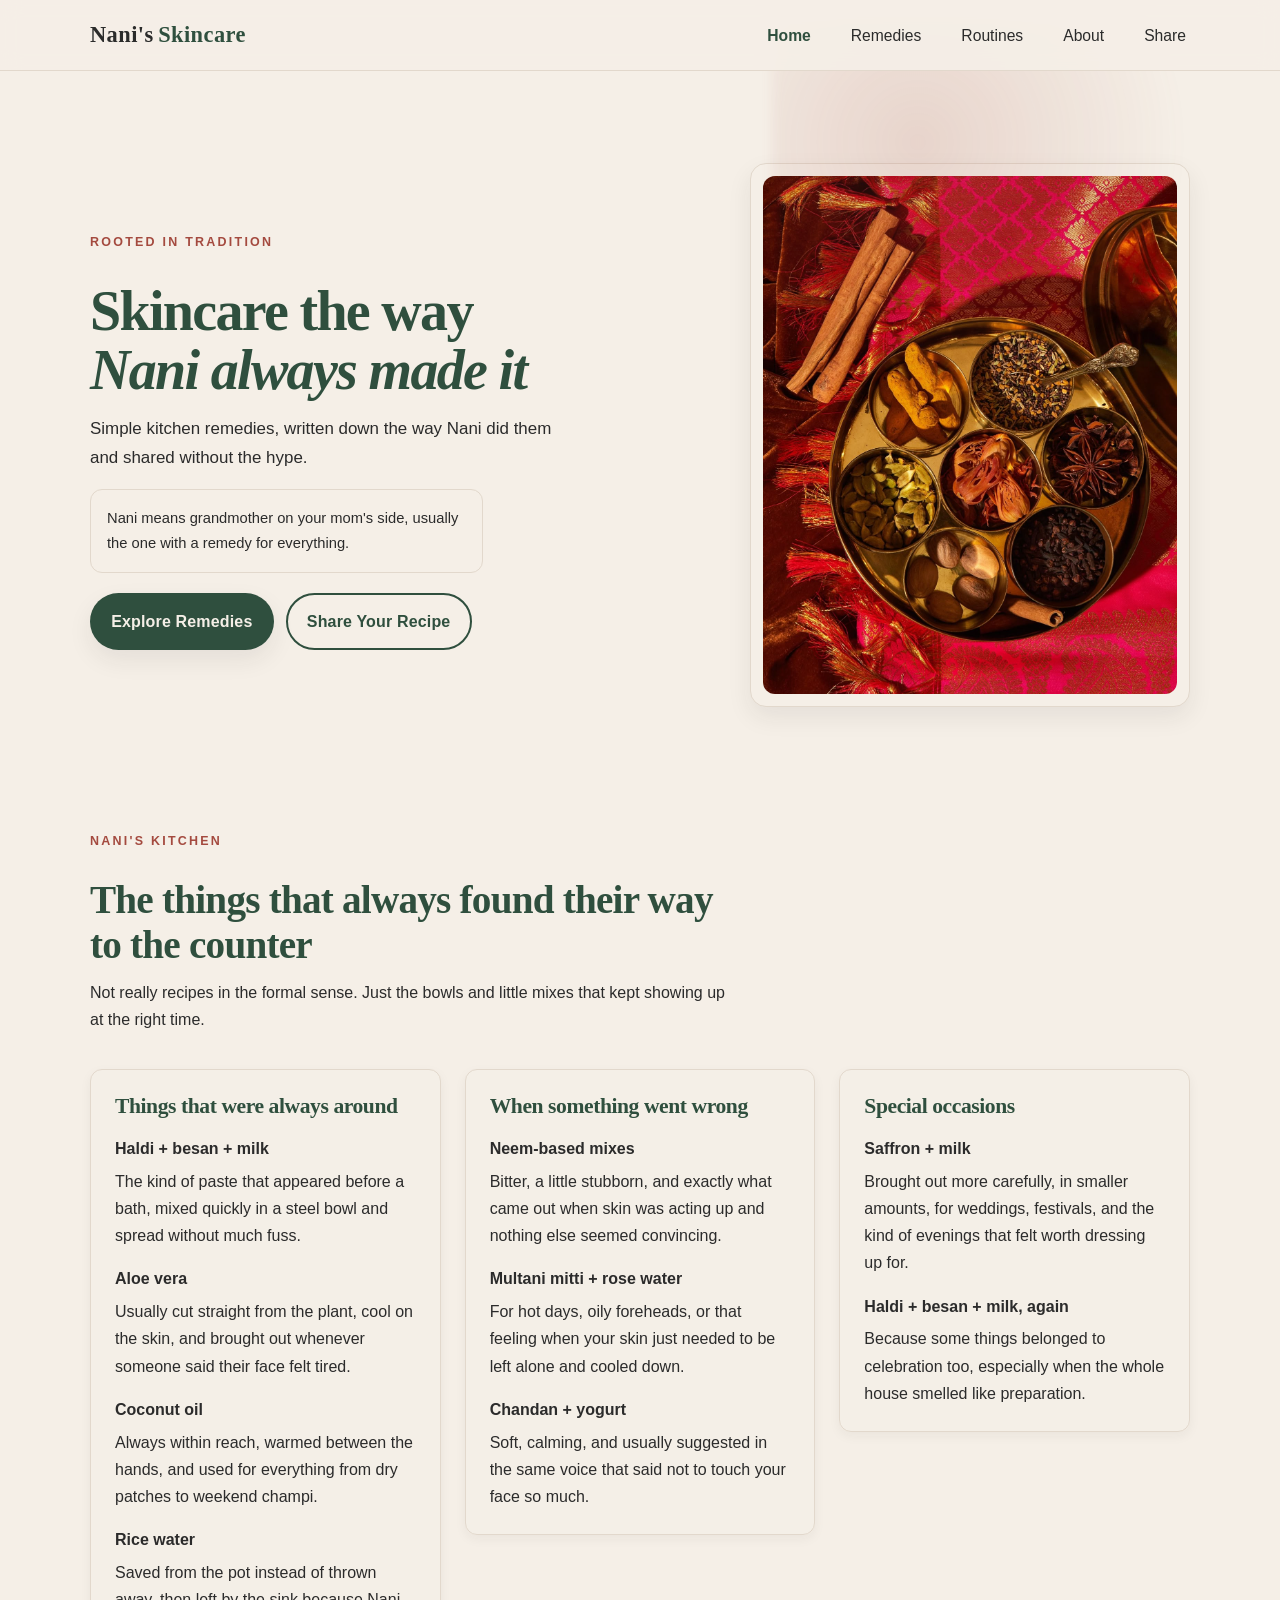
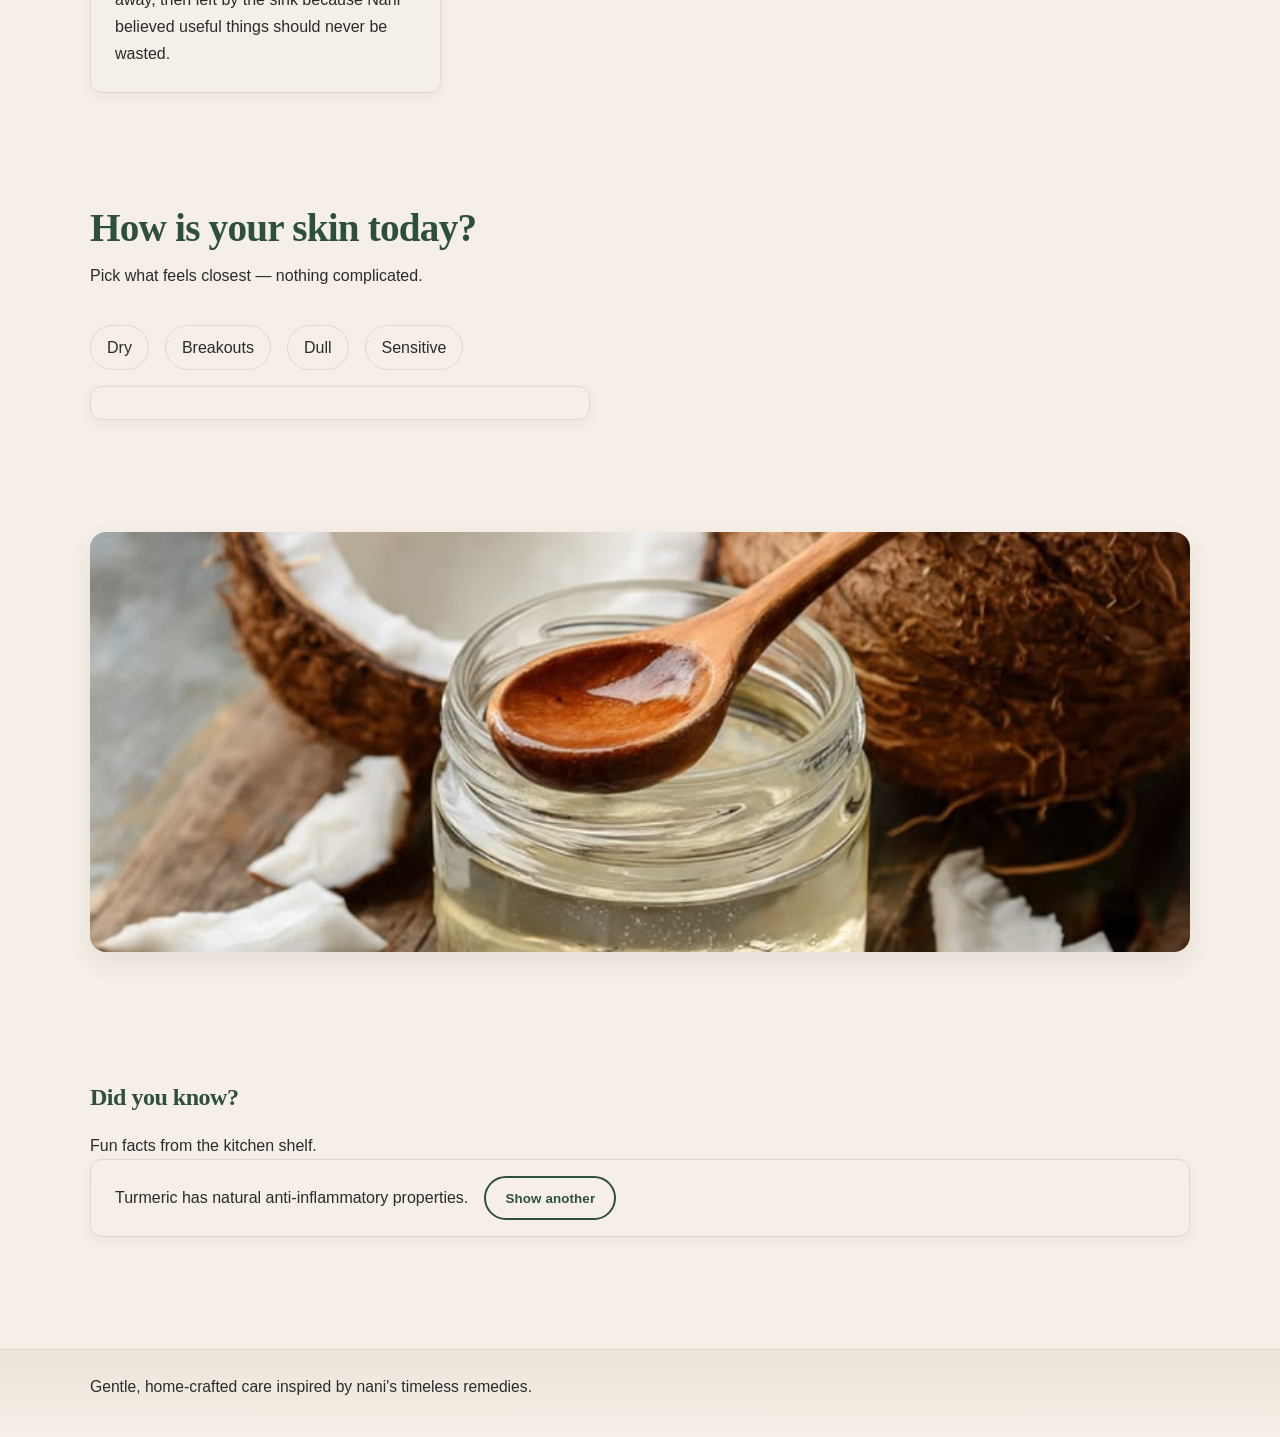
==== index.html @ 7b14cd60 "Add files via upload" ====
<!DOCTYPE html>
<html lang="en">
<head>
  <meta charset="UTF-8" />
  <meta name="viewport" content="width=device-width, initial-scale=1.0" />
  <title>Nani's Skincare — Natural Beauty Rooted in Tradition</title>
  <meta name="description" content="Story-led skincare inspired by Indian home remedies and nani's timeless wisdom." />
  <link rel="stylesheet" href="css/style.css" />
</head>
<body>
  <a class="skip-link" href="#main">Skip to main content</a>

  <header class="site-header">
    <nav class="nav" aria-label="Main navigation">
      <div class="nav-inner container">
        <a class="nav-logo" href="index.html">Nani's <span>Skincare</span></a>

        <ul class="nav-links" id="nav-links" role="list">
          <li><a href="index.html" class="active" aria-current="page">Home</a></li>
          <li><a href="products.html">Remedies</a></li>
          <li><a href="routines.html">Routines</a></li>
          <li><a href="about.html">About</a></li>
          <li><a href="share-recipe.html">Share</a></li>
        </ul>
        <button class="nav-toggle" type="button" aria-controls="nav-links" aria-expanded="false" aria-label="Open navigation menu">Menu</button>
      </div>
    </nav>
  </header>

  <main id="main">
    <section class="hero" aria-labelledby="hero-title">
      <div class="container hero-grid">
        <div class="hero-content">
          <p class="eyebrow">Rooted in tradition</p>
          <h1 id="hero-title">
            <span>Skincare the way</span>
            <span class="hero-em">Nani always made it</span>
          </h1>
          <p class="hero-lead">
            Simple kitchen remedies, written down the way Nani did them and shared without the hype.
          </p>
          <p class="nani-note">Nani means grandmother on your mom's side, usually the one with a remedy for everything.</p>
          <div class="hero-actions">
            <a class="button button-primary" href="#kitchen-recipes-title">Explore Remedies</a>
            <a class="button button-ghost" href="share-recipe.html">Share Your Recipe</a>
          </div>
        </div>

        <figure class="hero-image">
          <img src="images/spicebox.jpg" alt="A wooden spice box filled with traditional ingredients used in homemade skincare remedies." />
        </figure>
      </div>
    </section>

    <section class="section kitchen-recipes" aria-labelledby="kitchen-recipes-title">
      <div class="container">
        <div class="section-header">
          <p class="eyebrow">Nani's kitchen</p>
          <h2 id="kitchen-recipes-title">The things that always found their way to the counter</h2>
          <p class="section-lede">Not really recipes in the formal sense. Just the bowls and little mixes that kept showing up at the right time.</p>
        </div>

        <div class="recipe-groups" role="list">
          <article class="recipe-group" role="listitem" aria-labelledby="recipe-group-everyday">
            <h3 id="recipe-group-everyday">Things that were always around</h3>
            <ul class="recipe-list" role="list">
              <li>
                <strong>Haldi + besan + milk</strong>
                <p>The kind of paste that appeared before a bath, mixed quickly in a steel bowl and spread without much fuss.</p>
              </li>
              <li>
                <strong>Aloe vera</strong>
                <p>Usually cut straight from the plant, cool on the skin, and brought out whenever someone said their face felt tired.</p>
              </li>
              <li>
                <strong>Coconut oil</strong>
                <p>Always within reach, warmed between the hands, and used for everything from dry patches to weekend champi.</p>
              </li>
              <li>
                <strong>Rice water</strong>
                <p>Saved from the pot instead of thrown away, then left by the sink because Nani believed useful things should never be wasted.</p>
              </li>
            </ul>
          </article>

          <article class="recipe-group" role="listitem" aria-labelledby="recipe-group-trouble">
            <h3 id="recipe-group-trouble">When something went wrong</h3>
            <ul class="recipe-list" role="list">
              <li>
                <strong>Neem-based mixes</strong>
                <p>Bitter, a little stubborn, and exactly what came out when skin was acting up and nothing else seemed convincing.</p>
              </li>
              <li>
                <strong>Multani mitti + rose water</strong>
                <p>For hot days, oily foreheads, or that feeling when your skin just needed to be left alone and cooled down.</p>
              </li>
              <li>
                <strong>Chandan + yogurt</strong>
                <p>Soft, calming, and usually suggested in the same voice that said not to touch your face so much.</p>
              </li>
            </ul>
          </article>

          <article class="recipe-group" role="listitem" aria-labelledby="recipe-group-special">
            <h3 id="recipe-group-special">Special occasions</h3>
            <ul class="recipe-list" role="list">
              <li>
                <strong>Saffron + milk</strong>
                <p>Brought out more carefully, in smaller amounts, for weddings, festivals, and the kind of evenings that felt worth dressing up for.</p>
              </li>
              <li>
                <strong>Haldi + besan + milk, again</strong>
                <p>Because some things belonged to celebration too, especially when the whole house smelled like preparation.</p>
              </li>
            </ul>
          </article>
        </div>
      </div>
    </section>

    <section class="section" aria-labelledby="mood-title">
      <div class="container">
        <div class="section-header">
          <h2 id="mood-title">How is your skin today?</h2>
          <p class="section-lede">Pick what feels closest — nothing complicated.</p>
        </div>

        <div class="mood-options" role="group" aria-label="Skin mood options">
          <button type="button" data-mood="dry" aria-pressed="false">Dry</button>
          <button type="button" data-mood="acne" aria-pressed="false">Breakouts</button>
          <button type="button" data-mood="dull" aria-pressed="false">Dull</button>
          <button type="button" data-mood="sensitive" aria-pressed="false">Sensitive</button>
        </div>

        <div id="mood-result" aria-live="polite"></div>
      </div>
    </section>

    <section class="image-break section" aria-label="A calm view of nani's kitchen">
      <div class="container">
        <figure class="editorial-break">
          <img src="images/coconut.jpg" alt="A brass bowl of coconut oil and a wooden comb on a kitchen table, ready for a simple hair and skin ritual." />
        </figure>
      </div>
    </section>

    <section class="section facts" aria-labelledby="facts-title">
      <div class="container">
        <h2 id="facts-title">Did you know?</h2>
        <p class="section-lede">Fun facts from the kitchen shelf.</p>
        <div class="facts-box">
          <p id="fact-text">Turmeric has natural anti-inflammatory properties.</p>
          <button type="button" class="button button-ghost" id="fact-next">Show another</button>
        </div>
      </div>
    </section>
  </main>

  <footer class="site-footer">
    <div class="container">
      <p>Gentle, home-crafted care inspired by nani's timeless remedies.</p>
    </div>
  </footer>

  <script src="js/nav.js" defer></script>
  <script src="js/script.js" defer></script>
</body>
</html>
---- css/style.css ----
:root {
  --bg: #F5EFE7;
  --text: #2B2B2B;
  --green: #2F4F3E;
  --accent: #A44A3F;
  --border: #E2D8CC;
  --shadow-soft: 0 10px 24px rgba(43, 43, 43, 0.08);
  --shadow-faint: 0 4px 12px rgba(43, 43, 43, 0.05);

  --serif: "Playfair Display", "Iowan Old Style", "Palatino Linotype", Georgia, serif;
  --sans: "Inter", "Avenir Next", "Helvetica Neue", Arial, sans-serif;

  --space-1: 0.5rem;
  --space-2: 0.75rem;
  --space-3: 1rem;
  --space-4: 1.5rem;
  --space-5: 2.25rem;
  --space-6: 3.5rem;
  --radius: 14px;
}

* {
  box-sizing: border-box;
}

body {
  margin: 0;
  font-family: var(--sans);
  font-size: 1rem;
  font-weight: 400;
  color: var(--text);
  background: var(--bg);
  line-height: 1.7;
  -webkit-font-smoothing: antialiased;
}

h1,
h2,
h3 {
  font-family: var(--serif);
  font-weight: 600;
  line-height: 1.15;
  letter-spacing: -0.02em;
  color: var(--green);
}

:focus-visible {
  outline: 2px solid var(--green);
  outline-offset: 2px;
}

a {
  color: inherit;
  text-decoration: none;
}

a:hover,
a:focus-visible {
  color: var(--accent);
}

img {
  max-width: 100%;
  display: block;
}

.hero-image img {
  width: 100%;
  height: 100%;
  object-fit: cover;
  aspect-ratio: 5 / 4;
  border-radius: 12px;
}

.container {
  width: min(1100px, 92vw);
  margin: 0 auto;
}

.skip-link {
  position: absolute;
  left: -999px;
  top: 0;
  padding: var(--space-2) var(--space-3);
  background: var(--green);
  color: var(--bg);
  border-radius: var(--radius);
  z-index: 10;
}

.skip-link:focus-visible {
  left: var(--space-3);
  top: var(--space-3);
  outline: 2px solid var(--accent);
}

.site-header {
  background: rgba(245, 239, 231, 0.94);
  position: sticky;
  top: 0;
  z-index: 8;
  border-bottom: 1px solid var(--border);
  backdrop-filter: blur(10px);
}


.nav {
  font-weight: 500;
}

.nav-inner {
  display: flex;
  align-items: center;
  justify-content: space-between;
  gap: var(--space-3);
  padding: var(--space-3) 0;
}

.nav-logo {
  font-family: var(--serif);
  font-size: 1.4rem;
  letter-spacing: 0.02em;
  font-weight: 600;
  color: var(--text);
  display: inline-flex;
  gap: 0.2em;
}

.nav-logo span {
  color: var(--green);
}


.nav-links {
  list-style: none;
  display: flex;
  align-items: center;
  justify-content: flex-start;
  gap: 2rem;
  margin: 0;
  padding: 0;
}

.nav-links a {
  position: relative;
  padding: 0.35rem 0.25rem;
  border-radius: 8px;
  font-size: 0.98rem;
  font-weight: 500;
  color: var(--text);
  transition: color 0.2s ease;
}

.nav-links a::after {
  content: "";
  position: absolute;
  left: 0;
  bottom: -4px;
  width: 0%;
  height: 1px;
  background: currentColor;
  transition: width 0.2s ease;
}

.nav-links a:hover::after {
  width: 100%;
}

.nav-links a.active,
.nav-links a[aria-current="page"] {
  color: var(--green);
  font-weight: 600;
}

.nav-toggle {
  display: none;
  background: var(--green);
  color: var(--bg);
  border: none;
  padding: 0.55rem 0.9rem;
  border-radius: 10px;
  font-weight: 500;
  margin-left: var(--space-3);
  cursor: pointer;
}

main {
  padding: var(--space-6) 0;
}

.hero {
  padding: var(--space-5) 0 var(--space-6);
}

.hero-grid {
  display: grid;
  grid-template-columns: minmax(280px, 1fr);
  gap: var(--space-5);
  align-items: center;
}

.hero-content {
  display: flex;
  flex-direction: column;
  gap: 1rem;
  max-width: 560px;
}

.eyebrow {
  letter-spacing: 0.18em;
  text-transform: uppercase;
  font-size: 0.78rem;
  font-weight: 600;
  color: var(--accent);
}

.hero h1 {
  font-size: clamp(2.9rem, 5vw, 3.5rem);
  line-height: 1.05;
  margin: 0;
  letter-spacing: -0.03em;
}

.hero h1 span {
  display: block;
}

.hero-em {
  font-style: italic;
  color: var(--green);
}

.hero-lead {
  margin: 0;
  color: var(--text);
  font-size: 1.06rem;
  max-width: 52ch;
}

.hero-actions {
  display: flex;
  flex-wrap: wrap;
  gap: var(--space-2);
  padding-top: 0.25rem;
}

.button {
  display: inline-flex;
  align-items: center;
  justify-content: center;
  gap: 0.4rem;
  padding: 0.8rem 1.2rem;
  border-radius: 999px;
  font-weight: 600;
  letter-spacing: 0.01em;
  text-decoration: none;
  border: 2px solid transparent;
  transition: transform 120ms ease, box-shadow 120ms ease, background-color 120ms ease, color 120ms ease;
}
.button-primary {
  background: var(--green);
  color: var(--bg);
  box-shadow: var(--shadow-soft);
}

.button-primary:hover,
.button-primary:focus-visible {
  transform: translateY(-1px);
  background: var(--accent);
}

.button-ghost {
  background: transparent;
  color: var(--green);
  border-color: var(--green);
}

.button-ghost:hover,
.button-ghost:focus-visible {
  background: rgba(164, 74, 63, 0.08);
  color: var(--accent);
  border-color: var(--accent);
}

.hero-visual {
  position: relative;
}

.hero-image {
  margin: 0;
  background: var(--bg);
  padding: var(--space-2);
  border-radius: 16px;
  border: 1px solid var(--border);
  box-shadow: var(--shadow-soft);
  overflow: hidden;
}

.hero-image::after {
  content: "";
  position: absolute;
  inset: 18px 22px auto auto;
  width: 38%;
  height: 46%;
  background: radial-gradient(circle at 30% 30%, rgba(164, 74, 63, 0.16), transparent 60%);
  filter: blur(6px);
  pointer-events: none;
}

.hero-image img,
.editorial-break img {
  width: 100%;
  object-fit: cover;
  border-radius: 12px;
}

.hero-image img {
  height: 100%;
  aspect-ratio: 4 / 5;
}

.image-break {
  padding-top: 0;
}

.editorial-break {
  margin: 0;
  border-radius: 16px;
  overflow: hidden;
  box-shadow: var(--shadow-soft);
}

.editorial-break img {
  min-height: 280px;
  max-height: 420px;
}

/* --- Sections --- */
.section {
  padding: var(--space-6) 0;
}

.section-header {
  display: flex;
  flex-direction: column;
  gap: var(--space-2);
  margin-bottom: var(--space-5);
  max-width: 640px;
}

.section-header h2 {
  margin: 0;
  font-size: clamp(1.85rem, 2vw + 1rem, 2.45rem);
}

.section-lede {
  margin: 0;
  color: var(--text);
}

.recipe-groups {
  display: grid;
  gap: var(--space-4);
}

.recipe-group {
  padding: var(--space-4);
  border: 1px solid var(--border);
  border-radius: 12px;
  background: rgba(245, 239, 231, 0.82);
  box-shadow: var(--shadow-faint);
}

.recipe-group h3 {
  margin: 0 0 var(--space-3);
  font-size: 1.35rem;
  color: var(--green);
}

.recipe-list {
  list-style: none;
  margin: 0;
  padding: 0;
  display: grid;
  gap: var(--space-3);
}

.recipe-list li {
  display: grid;
  gap: 0.35rem;
}

.recipe-list strong {
  font-size: 1rem;
  font-weight: 600;
  color: var(--text);
}

.recipe-list p {
  margin: 0;
  color: var(--text);
}

.mood-options {
  display: flex;
  gap: 1rem;
  flex-wrap: wrap;
  margin-top: 1rem;
}

.mood-options button {
  border: 1px solid var(--border);
  background: transparent;
  color: var(--text);
  padding: 0.5rem 1rem;
  border-radius: 999px;
  cursor: pointer;
  font: inherit;
  font-weight: 500;
  transition: background-color 0.2s ease, border-color 0.2s ease, color 0.2s ease;
}

.mood-options button:hover,
.mood-options button:focus-visible {
  border-color: var(--accent);
}

.mood-options button.active {
  background: var(--green);
  color: var(--bg);
}

#mood-result {
  margin-top: 1rem;
  font-size: 0.95rem;
  max-width: 500px;
  color: var(--text);
  padding: var(--space-3);
  border: 1px solid var(--border);
  border-radius: 12px;
  background: rgba(245, 239, 231, 0.7);
  box-shadow: var(--shadow-faint);
}

.facts-box {
  display: flex;
  align-items: center;
  gap: var(--space-3);
  padding: var(--space-3) var(--space-4);
  border: 1px solid var(--border);
  border-radius: 12px;
  background: var(--bg);
  box-shadow: var(--shadow-faint);
}

.facts-box p {
  margin: 0;
  color: var(--text);
}


.spice-grid {
  display: grid;
  grid-template-columns: repeat(2, minmax(0, 1fr));
  gap: var(--space-3);
}

.spice-card {
  border: 1px solid var(--border);
  background: var(--bg);
  border-radius: 12px;
  padding: var(--space-3) var(--space-4);
  display: flex;
  gap: var(--space-3);
  align-items: center;
  justify-content: flex-start;
  cursor: pointer;
  box-shadow: var(--shadow-faint);
  transition: all 0.2s ease;
  color: var(--text);
}

.spice-card:hover {
  transform: translateY(-4px);
  border-color: var(--accent);
  box-shadow: 0 8px 20px rgba(43, 43, 43, 0.08);
}

.spice-card:focus-visible {
  outline: 3px solid var(--accent);
  outline-offset: 3px;
}

.spice-card.active {
  border-color: var(--accent);
  box-shadow: 0 10px 24px rgba(43, 43, 43, 0.1);
}

.spice-card-icon {
  width: 44px;
  height: 44px;
  display: inline-flex;
  align-items: center;
  justify-content: center;
  font-size: 0;
  background: radial-gradient(circle at 30% 30%, rgba(47, 79, 62, 0.18), rgba(47, 79, 62, 0.05));
  color: transparent;
  border-radius: 50%;
}

.spice-card-text {
  display: flex;
  flex-direction: column;
  gap: 0.15rem;
  text-align: left;
}

.spice-card-text strong {
  font-size: 1.05rem;
  font-weight: 600;
}

.spice-card-text small {
  color: var(--text);
  letter-spacing: 0.02em;
  font-size: 0.9rem;
}

/* --- Remedy display placeholder --- */

#remedy-display {
  min-height: 140px;
  border: 1px solid var(--border);
  background: rgba(245, 239, 231, 0.75);
  border-radius: var(--radius);
  padding: var(--space-4);
  color: var(--text);
  display: block;
  opacity: 0;
  transform: translateY(8px);
  transition: opacity 200ms ease, transform 200ms ease;
}

#remedy-display.visible {
  opacity: 1;
  transform: translateY(0);
}

.remedy-card.visible-card {
  display: grid;
  gap: var(--space-3);
}

.remedy-card.visible-card h2,
.remedy-card.visible-card h3 {
  margin: 0;
}

.visually-hidden {
  position: absolute;
  width: 1px;
  height: 1px;
  padding: 0;
  margin: -1px;
  overflow: hidden;
  clip: rect(0, 0, 0, 0);
  border: 0;
}

.site-footer {
  border-top: 1px solid var(--border);
  padding: var(--space-4) 0 var(--space-5);
  background: linear-gradient(180deg, rgba(226, 216, 204, 0.45), rgba(245, 239, 231, 0.8));
}

.site-footer p {
  margin: 0;
  font-size: 0.98rem;
  color: var(--text);
}

.nani-note {
  margin: 0;
  font-size: 0.92rem;
  color: var(--text);
  max-width: 48ch;
  padding: var(--space-3);
  border: 1px solid var(--border);
  border-radius: 12px;
  background: rgba(245, 239, 231, 0.7);
}

@media (max-width: 720px) {
  .nav-links {
    display: none;
    position: absolute;
    right: 4vw;
    top: calc(100% + 0.5rem);
    width: min(18rem, 92vw);
    flex-direction: column;
    align-items: stretch;
    gap: 0.25rem;
    padding: var(--space-2);
    background: var(--bg);
    border: 1px solid var(--border);
    border-radius: 12px;
    box-shadow: 0 10px 24px rgba(43, 43, 43, 0.08);
  }

  .nav-links.is-open {
    display: flex;
  }

  .nav-links a {
    padding: 0.65rem 0.75rem;
  }

  .nav-toggle {
    display: inline-flex;
    align-items: center;
    justify-content: center;
    font-size: 0.95rem;
  }

  .nav-inner {
    flex-wrap: nowrap;
    position: relative;
  }

  .hero {
    padding-top: var(--space-4);
  }

  .hero-image::after {
    display: none;
  }

  .hero-image {
    order: -1;
    padding: 0;
    border: none;
    box-shadow: var(--shadow-faint);
  }

  .spice-grid {
    gap: var(--space-2);
  }
}

@media (min-width: 900px) {
  .hero-grid {
    grid-template-columns: minmax(0, 1fr) minmax(320px, 440px);
  }

  .recipe-groups {
    grid-template-columns: repeat(3, minmax(0, 1fr));
    align-items: start;
  }

  .spice-grid {
    grid-template-columns: repeat(4, minmax(0, 1fr));
  }
}

/* 
Some layout and styling refinements were assisted using ChatGPT (OpenAI).
Foundational CSS concepts informed by W3Schools and course materials.
*/
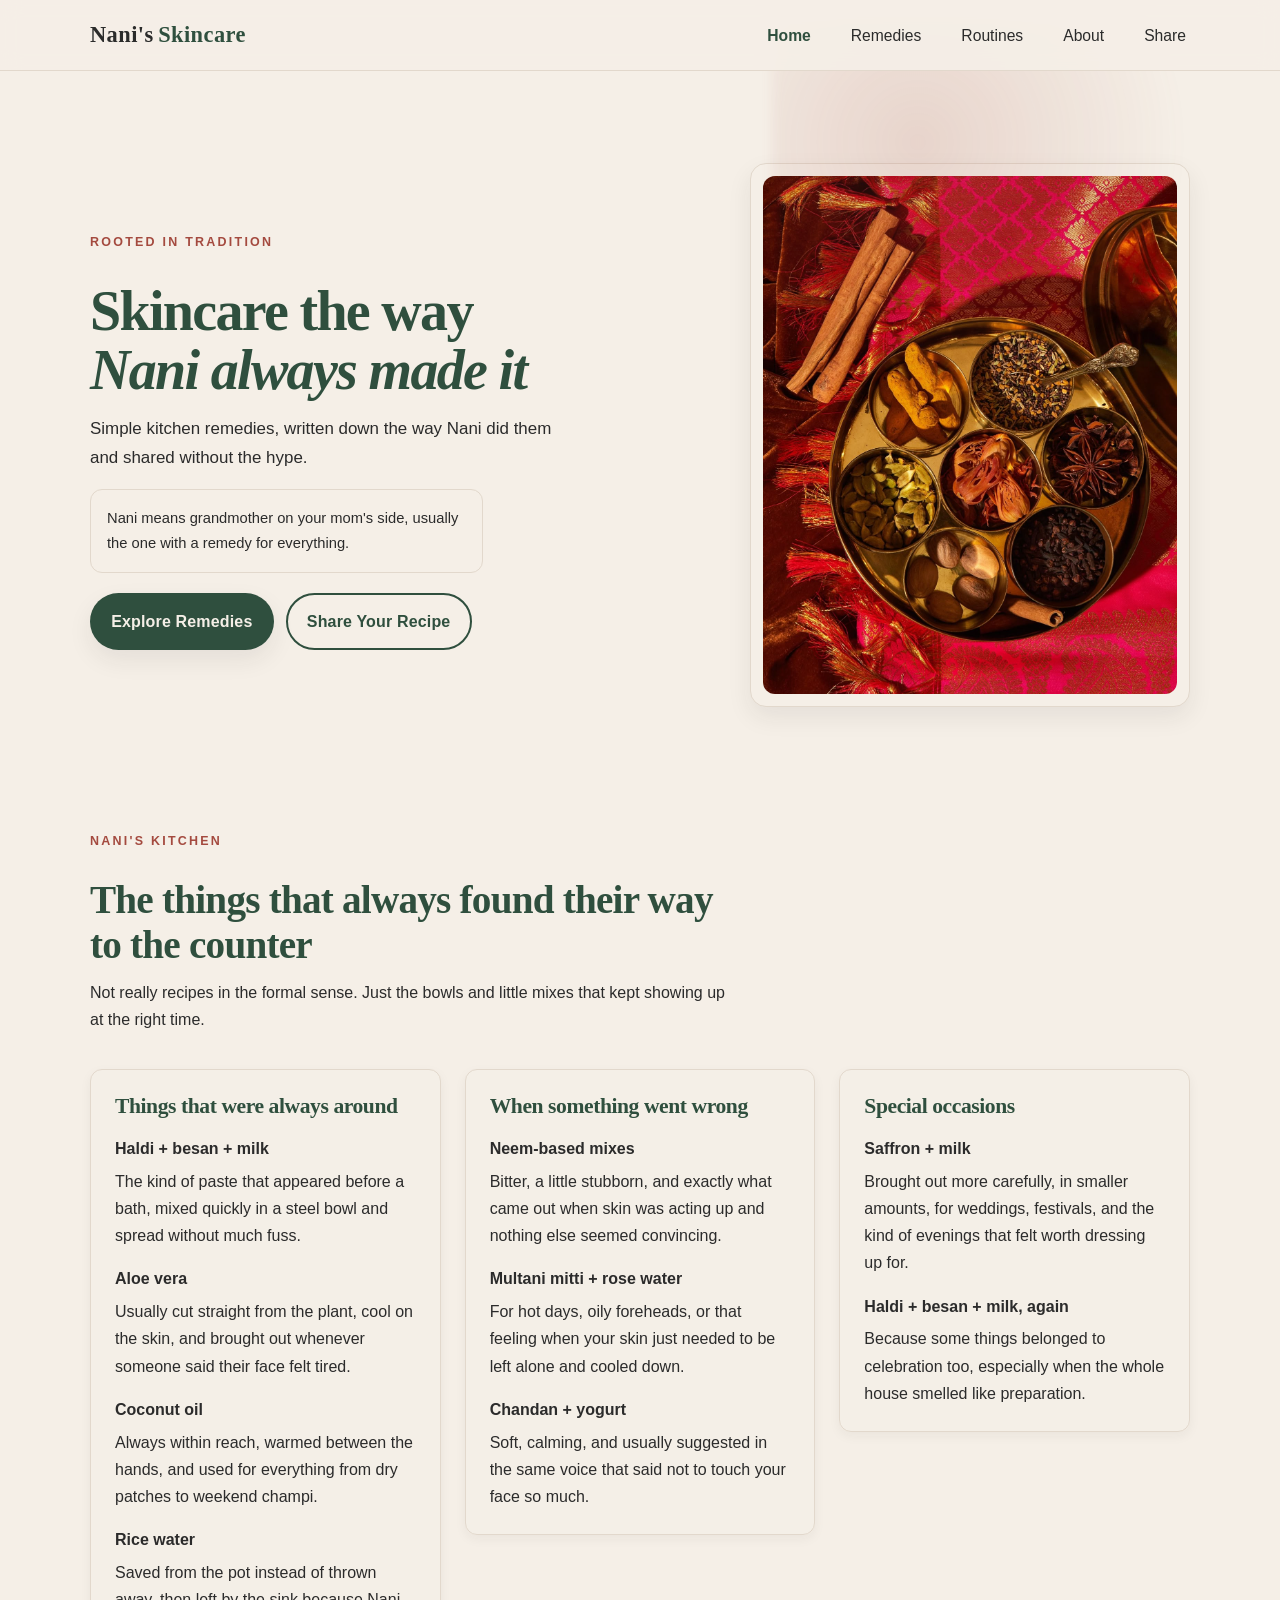
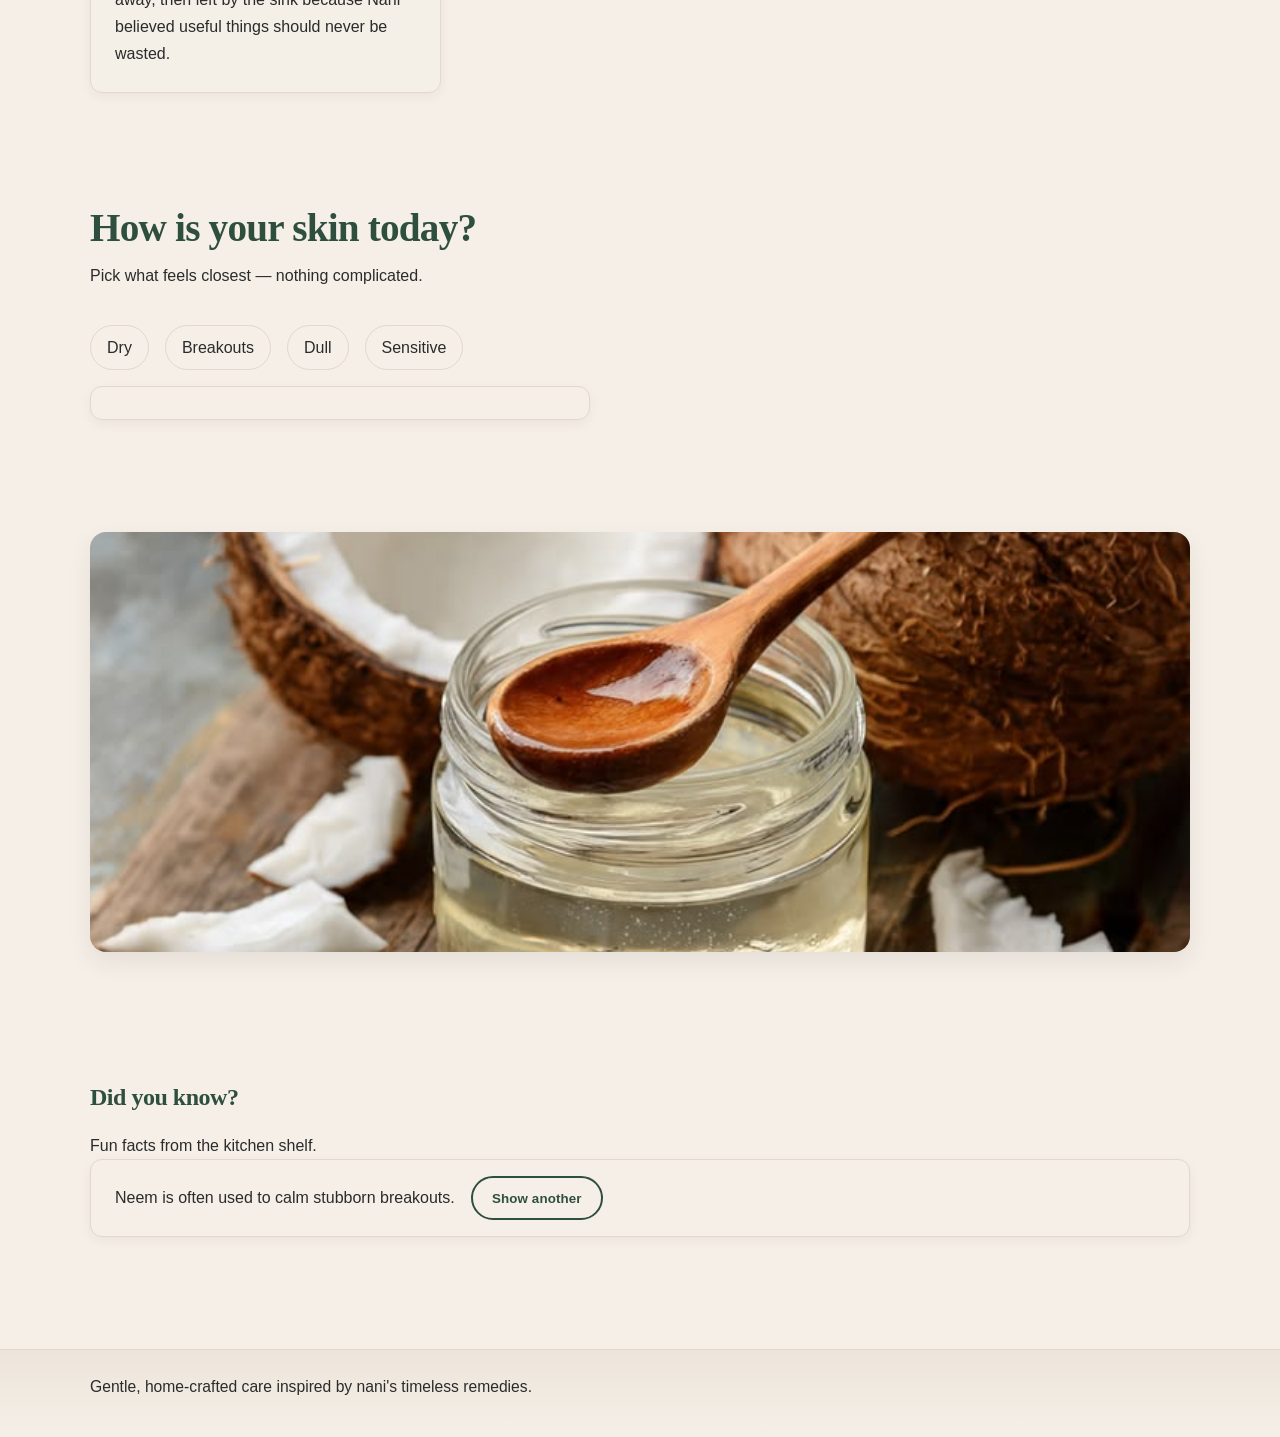
==== commit 0a336314: "Add files via upload" ====
--- a/index.html
+++ b/index.html
@@ -60,10 +60,10 @@
           <p class="section-lede">Not really recipes in the formal sense. Just the bowls and little mixes that kept showing up at the right time.</p>
         </div>
 
-        <div class="recipe-groups" role="list">
-          <article class="recipe-group" role="listitem" aria-labelledby="recipe-group-everyday">
+        <div class="recipe-groups">
+          <article class="recipe-group" aria-labelledby="recipe-group-everyday">
             <h3 id="recipe-group-everyday">Things that were always around</h3>
-            <ul class="recipe-list" role="list">
+            <ul class="recipe-list">
               <li>
                 <strong>Haldi + besan + milk</strong>
                 <p>The kind of paste that appeared before a bath, mixed quickly in a steel bowl and spread without much fuss.</p>
@@ -83,9 +83,9 @@
             </ul>
           </article>
 
-          <article class="recipe-group" role="listitem" aria-labelledby="recipe-group-trouble">
+          <article class="recipe-group" aria-labelledby="recipe-group-trouble">
             <h3 id="recipe-group-trouble">When something went wrong</h3>
-            <ul class="recipe-list" role="list">
+            <ul class="recipe-list">
               <li>
                 <strong>Neem-based mixes</strong>
                 <p>Bitter, a little stubborn, and exactly what came out when skin was acting up and nothing else seemed convincing.</p>
@@ -101,9 +101,9 @@
             </ul>
           </article>
 
-          <article class="recipe-group" role="listitem" aria-labelledby="recipe-group-special">
+          <article class="recipe-group" aria-labelledby="recipe-group-special">
             <h3 id="recipe-group-special">Special occasions</h3>
-            <ul class="recipe-list" role="list">
+            <ul class="recipe-list">
               <li>
                 <strong>Saffron + milk</strong>
                 <p>Brought out more carefully, in smaller amounts, for weddings, festivals, and the kind of evenings that felt worth dressing up for.</p>
